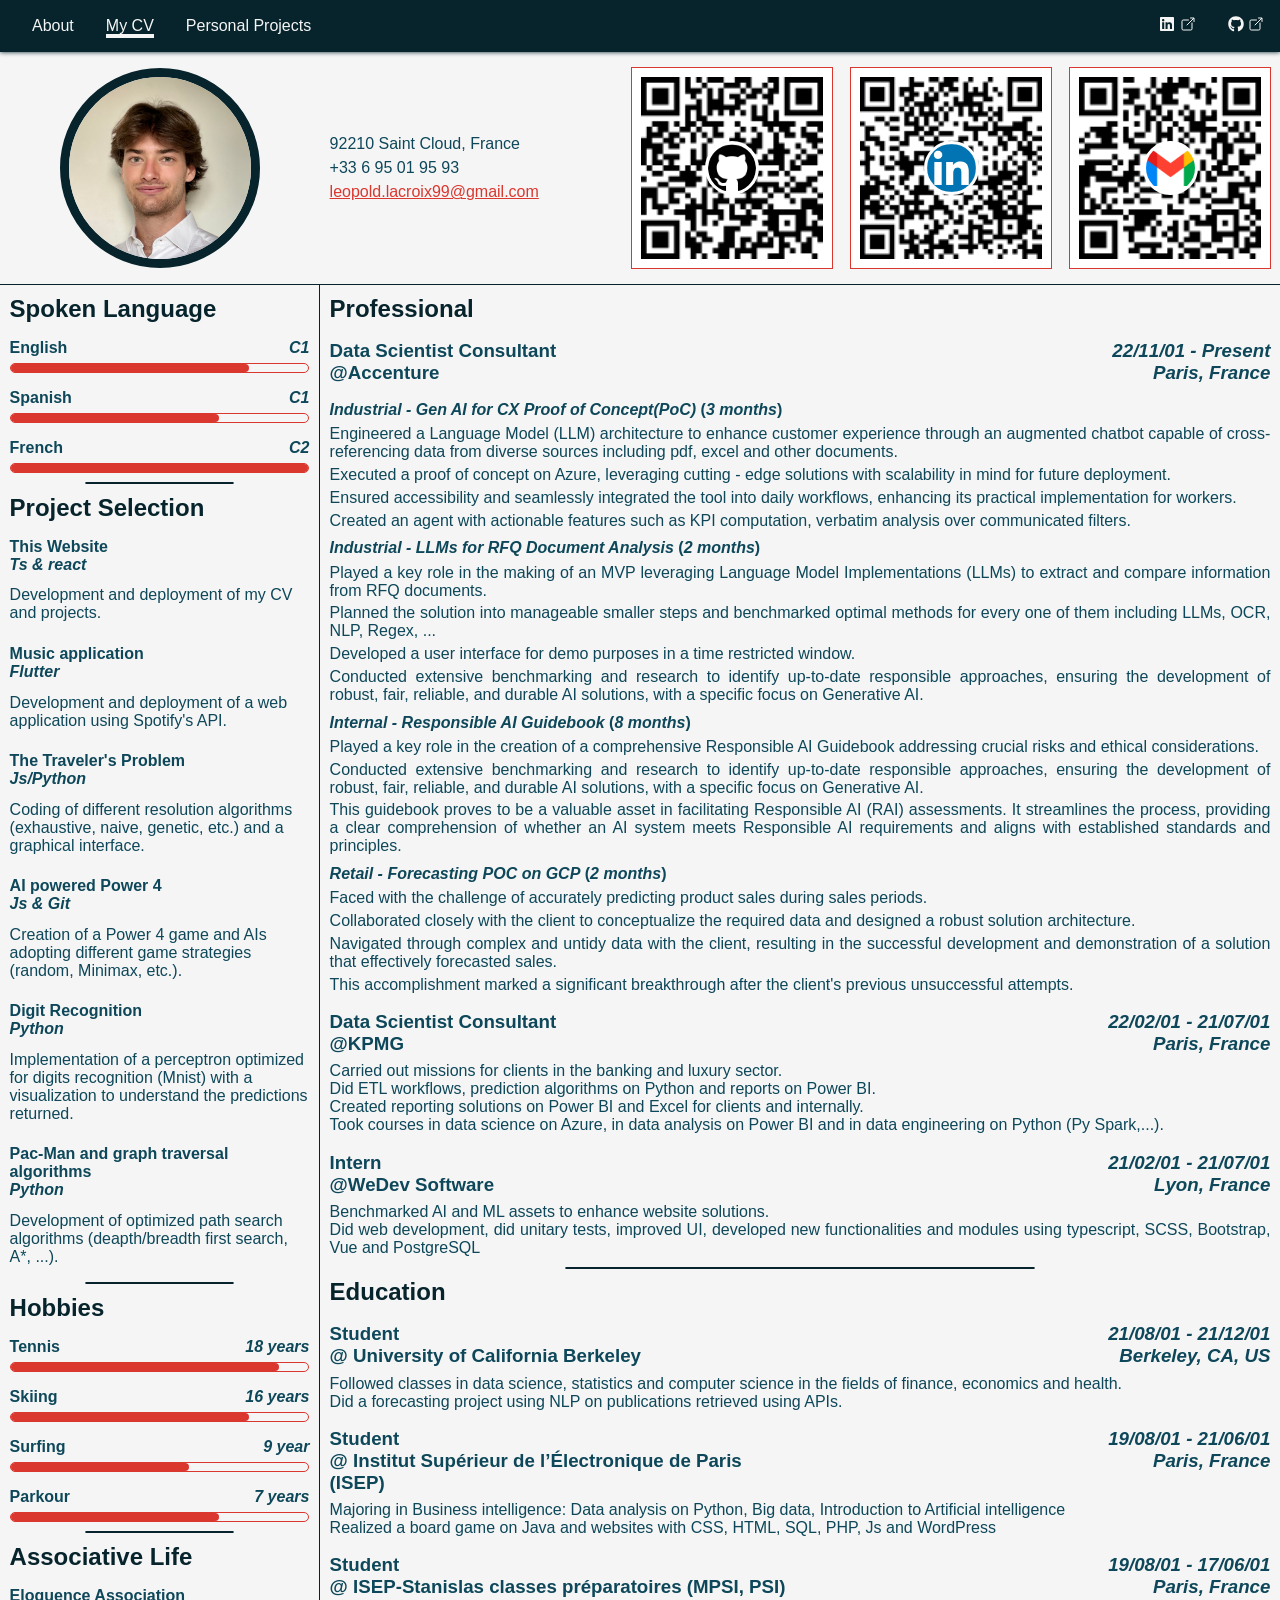
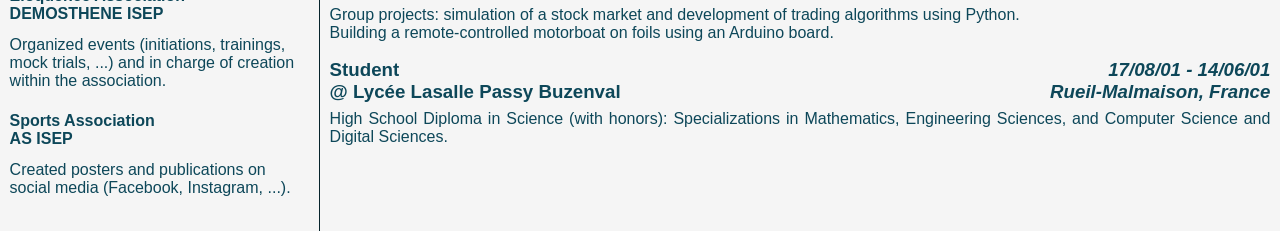
==== index.html @ 48e037c9 "my site update" ====
<!doctype html><html lang="en"><head><meta charset="utf-8"/><link rel="icon" href="/public/favicon.ico"/><meta name="viewport" content="width=device-width,initial-scale=1"/><meta name="Leo's website" content="This is my personal site, you will find my resume and more!"/><title>Léopold Lacroix</title><script defer="defer" src="/static/js/main.19cbd29a.js"></script><link href="/static/css/main.d7397a26.css" rel="stylesheet"></head><body><noscript>You need to enable JavaScript to run this app.</noscript><div id="root"></div></body></html>
---- static/css/main.d7397a26.css ----
*,:after,:before{box-sizing:border-box}body{background-color:#f5f5f5;height:100%;margin:0}h1,h2{color:#07242c;margin:.4em 0}details,h3,h4,h5,h6,p,ul{color:#0d4759;margin:.4em 0}@media(max-width:768px){h1{font-size:6vw}h2{font-size:4.5vw}h3{font-size:3.75vw}button,h4,input,label,p,span,ul{font-size:3vw}h5{font-size:2.25vw}h6{font-size:1.5vw}}a{color:#da372f}*{font-family:sans-serif}button,input{background-color:#da372f;border:.1em solid #da372f;border-radius:1em;color:#f5f5f5;cursor:pointer;margin:.2em;padding-inline:.5em}button:focus-visible,button:hover,input:focus-visible,input:hover{background-color:#f5f5f5;border:.1em solid #da372f;color:#da372f;outline:none}.MyCV_MyCV__kUqVP .MyCV_introductive_informations__T7FJC{align-items:center;border-bottom:.1em solid #07242c;display:grid;grid-template-columns:25% 75%}.MyCV_MyCV__kUqVP .MyCV_introductive_informations__T7FJC .MyCV_personality_picture__CCMJM{border:.6em solid #07242c;border-radius:50%;display:flex;height:20vw;justify-content:center;margin:1em;max-height:200px;max-width:200px;overflow:hidden;place-self:center;width:20vw}.MyCV_MyCV__kUqVP .MyCV_introductive_informations__T7FJC .MyCV_personality_picture__CCMJM img{margin:auto;max-width:100%}.MyCV_MyCV__kUqVP .MyCV_introductive_informations__T7FJC .MyCV_immatricule__0Z0Gu{align-items:center;display:flex;flex-wrap:wrap}.MyCV_MyCV__kUqVP .MyCV_introductive_informations__T7FJC .MyCV_immatricule__0Z0Gu .MyCV_immatricule_written__E6wTd{margin:.6em auto .6em .6em}.MyCV_MyCV__kUqVP .MyCV_introductive_informations__T7FJC .MyCV_immatricule__0Z0Gu .MyCV_qr_codes__yTOfO{display:flex;flex-wrap:wrap}.MyCV_MyCV__kUqVP .MyCV_introductive_informations__T7FJC .MyCV_immatricule__0Z0Gu .MyCV_qr_codes__yTOfO div.MyCV_qr_code__1WPmj{border:.6em solid #fff;height:16vw;margin:.6em;max-height:200px;max-width:200px;outline:1px solid #da372f;position:relative;width:16vw}.MyCV_MyCV__kUqVP .MyCV_introductive_informations__T7FJC .MyCV_immatricule__0Z0Gu .MyCV_qr_codes__yTOfO div.MyCV_qr_code__1WPmj:hover{box-shadow:.2em -.2em 0 #da372f}.MyCV_MyCV__kUqVP .MyCV_introductive_informations__T7FJC .MyCV_immatricule__0Z0Gu .MyCV_qr_codes__yTOfO div.MyCV_qr_code__1WPmj canvas{height:100%!important;width:100%!important}.MyCV_MyCV__kUqVP .MyCV_introductive_informations__T7FJC .MyCV_immatricule__0Z0Gu .MyCV_qr_codes__yTOfO div.MyCV_qr_code__1WPmj img{background-color:#fff;border:.2em solid #fff;border-radius:50%;left:35%;position:absolute;top:35%;width:30%}.MyCV_MyCV__kUqVP .MyCV_experience_content__3oxKC{display:grid;grid-template-columns:25% 75%;justify-content:space-around}.MyCV_MyCV__kUqVP .MyCV_experience_content__3oxKC .MyCV_personality_profile__B4\+pH{align-items:center;background-color:#f5f5f5;border-right:.1em solid #07242c}.MyCV_MyCV__kUqVP .MyCV_experience_content__3oxKC .MyCV_personality_profile__B4\+pH .MyCV_profile_interests__aHaTF{margin:0 .6em}.MyCV_MyCV__kUqVP .MyCV_experience_content__3oxKC .MyCV_personality_profile__B4\+pH .MyCV_profile_interests__aHaTF .MyCV_profile_interest__l0F34{display:flex;flex-direction:column;justify-content:space-around;margin:.6em 0}.MyCV_MyCV__kUqVP .MyCV_experience_content__3oxKC .MyCV_personality_profile__B4\+pH .MyCV_profile_interests__aHaTF .MyCV_profile_interest__l0F34 .MyCV_interest_header__JHGX\+{display:flex;justify-content:space-between}@media(max-width:768px){.MyCV_MyCV__kUqVP .MyCV_experience_content__3oxKC .MyCV_personality_profile__B4\+pH h2{font-size:3.6vw}.MyCV_MyCV__kUqVP .MyCV_experience_content__3oxKC .MyCV_personality_profile__B4\+pH h4,.MyCV_MyCV__kUqVP .MyCV_experience_content__3oxKC .MyCV_personality_profile__B4\+pH p{font-size:2.4vw}}.MyCV_MyCV__kUqVP .MyCV_experience_content__3oxKC .MyCV_work_profile__57XHQ .MyCV_work_experiences__GCCyL{margin:0 .6em}.MyCV_MyCV__kUqVP .MyCV_experience_content__3oxKC .MyCV_work_profile__57XHQ .MyCV_work_experiences__GCCyL .MyCV_work_experience__rq39E{margin:.6em 0}.MyCV_MyCV__kUqVP .MyCV_experience_content__3oxKC .MyCV_work_profile__57XHQ .MyCV_work_experiences__GCCyL .MyCV_work_experience__rq39E header{display:grid;grid-template-columns:50% 50%}.MyCV_MyCV__kUqVP .MyCV_experience_content__3oxKC .MyCV_work_profile__57XHQ .MyCV_work_experiences__GCCyL .MyCV_work_experience__rq39E header h3:last-child{text-align:end}.MyCV_MyCV__kUqVP .MyCV_experience_content__3oxKC .MyCV_work_profile__57XHQ .MyCV_work_experiences__GCCyL .MyCV_work_experience__rq39E ul{list-style:none;margin:0;padding-left:0;text-align:justify}.MyCV_MyCV__kUqVP .MyCV_experience_content__3oxKC .MyCV_work_profile__57XHQ .MyCV_work_experiences__GCCyL .MyCV_work_experience__rq39E .MyCV_work_project__oVZCC{margin-block:.6em}.MyCV_MyCV__kUqVP .MyCV_experience_content__3oxKC .MyCV_work_profile__57XHQ .MyCV_work_experiences__GCCyL .MyCV_work_experience__rq39E .MyCV_work_project__oVZCC li{margin-block:.3em}.MyCV_separator__CusY4{border:.1em solid #07242c;border-radius:.1em;width:50%}progress{-webkit-appearance:none;appearance:none;height:.6em;width:100%}progress::-webkit-progress-bar{background-color:#f5f5f5;border:1px solid #da372f;border-radius:.6em}progress::-webkit-progress-value{background-color:#da372f;border-radius:inherit;-webkit-print-color-adjust:exact;print-color-adjust:exact}.MyCV_progress_out__z8ifD{background-color:#f5f5f5;border:1px solid #da372f;border-radius:.6em;height:.6em}.MyCV_progress_out__z8ifD>.MyCV_progress_in__UmQ-q{background-color:#da372f;border-radius:inherit;height:100%}main.TravelingSalesman_TSP__axE68{padding:8px}main.TravelingSalesman_TSP__axE68 section{display:flex;flex-direction:column;max-width:100vw}@media(max-width:768px){main.TravelingSalesman_TSP__axE68 section{align-items:center}}main.TravelingSalesman_TSP__axE68 details{text-wrap:nowrap;padding-inline:.4em}main.TravelingSalesman_TSP__axE68 aside.TravelingSalesman_stored__d82Bq{display:flex;overflow:scroll;width:100%}main.TravelingSalesman_TSP__axE68 aside.TravelingSalesman_stored__d82Bq::-webkit-scrollbar{height:0;width:0}main.TravelingSalesman_TSP__axE68 div.TravelingSalesman_solvers__pbw-A{display:flex;flex-flow:row wrap;justify-content:center;justify-content:space-around;width:100%}main.TravelingSalesman_TSP__axE68 div.TravelingSalesman_Playground__gX5S6{align-items:center;display:flex;flex-flow:column;max-width:100%}main.TravelingSalesman_TSP__axE68 .TravelingSalesman_sidebar__UneQ\+{display:grid;grid-template-areas:" nohead nohead" " nohead nohead" " header header";grid-template-columns:repeat(2,1fr);max-width:100%;width:600px}main.TravelingSalesman_TSP__axE68 .TravelingSalesman_sidebar__UneQ\+ button{grid-area:header}main.TravelingSalesman_TSP__axE68 .TravelingSalesman_sidebar__UneQ\+>*{place-self:center stretch}main.TravelingSalesman_TSP__axE68 div.TravelingSalesman_TSPState__p-k-m{max-width:100%}main.TravelingSalesman_TSP__axE68 div.TravelingSalesman_TSPState__p-k-m.TravelingSalesman_user__ilBwI{width:600px}main.TravelingSalesman_TSP__axE68 div.TravelingSalesman_TSPState__p-k-m.TravelingSalesman_solver__nPDfE{width:300px}main.TravelingSalesman_TSP__axE68 div.TravelingSalesman_TSPState__p-k-m>svg{border:1px solid #da372f}main.TravelingSalesman_TSP__axE68 div.TravelingSalesman_TSPState__p-k-m ul{overflow:scroll}main.TravelingSalesman_TSP__axE68 div.TravelingSalesman_TSPState__p-k-m ul::-webkit-scrollbar{height:0;width:0}main.TravelingSalesman_TSP__axE68 div.TravelingSalesman_TSPState__p-k-m details{overflow:scroll}main.TravelingSalesman_TSP__axE68 div.TravelingSalesman_TSPState__p-k-m details::-webkit-scrollbar{height:0;width:0}main.TravelingSalesman_TSP__axE68 .TravelingSalesman_TSPStateSVG__j-hms path{stroke:#0d4759;stroke-linejoin:round}main.TravelingSalesman_TSP__axE68 .TravelingSalesman_TSPStateSVG__j-hms path.TravelingSalesman_user__ilBwI{stroke:#da372f}main.TravelingSalesman_TSP__axE68 .TravelingSalesman_TSPStateSVG__j-hms circle{cursor:pointer}main.TravelingSalesman_TSP__axE68 .TravelingSalesman_TSPStateSVG__j-hms circle.TravelingSalesman_active__DO7T3{fill:#da372f}main.TravelingSalesman_TSP__axE68 .TravelingSalesman_TSPStateSVG__j-hms circle.TravelingSalesman_inactive__cx8Lg{fill:#07242c}main.TravelingSalesman_TSP__axE68 .TravelingSalesman_TSPStateSVG__j-hms text{pointer-events:none;-webkit-user-select:none;user-select:none}nav{align-items:center;background-color:#07242c;box-shadow:0 0 .3em #07242c;justify-content:space-between}nav,nav ul{display:flex}nav ul{list-style:none;margin:0;padding-left:1em}nav ul li{margin:1em}nav ul li a{color:#f5f5f5;text-decoration:none}nav ul li a.active{border-bottom:4px solid}
/*# sourceMappingURL=main.d7397a26.css.map*/
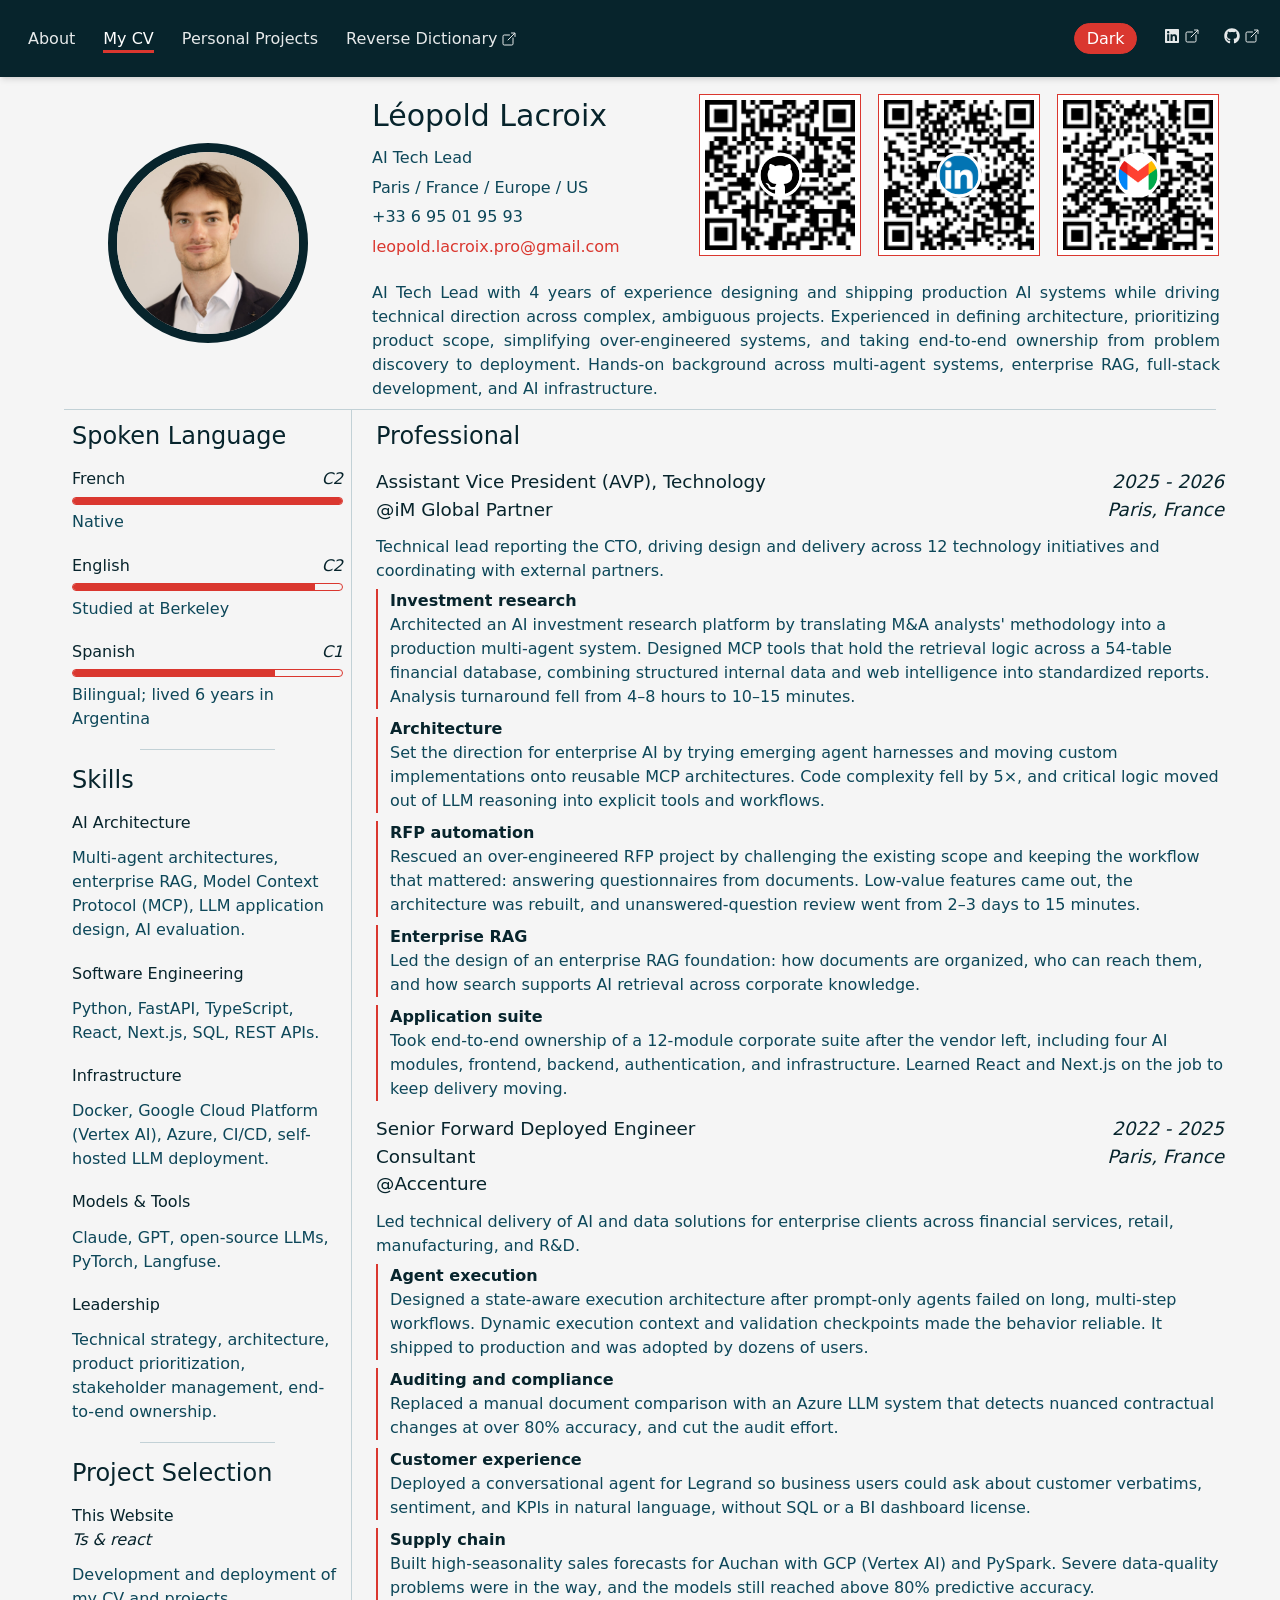
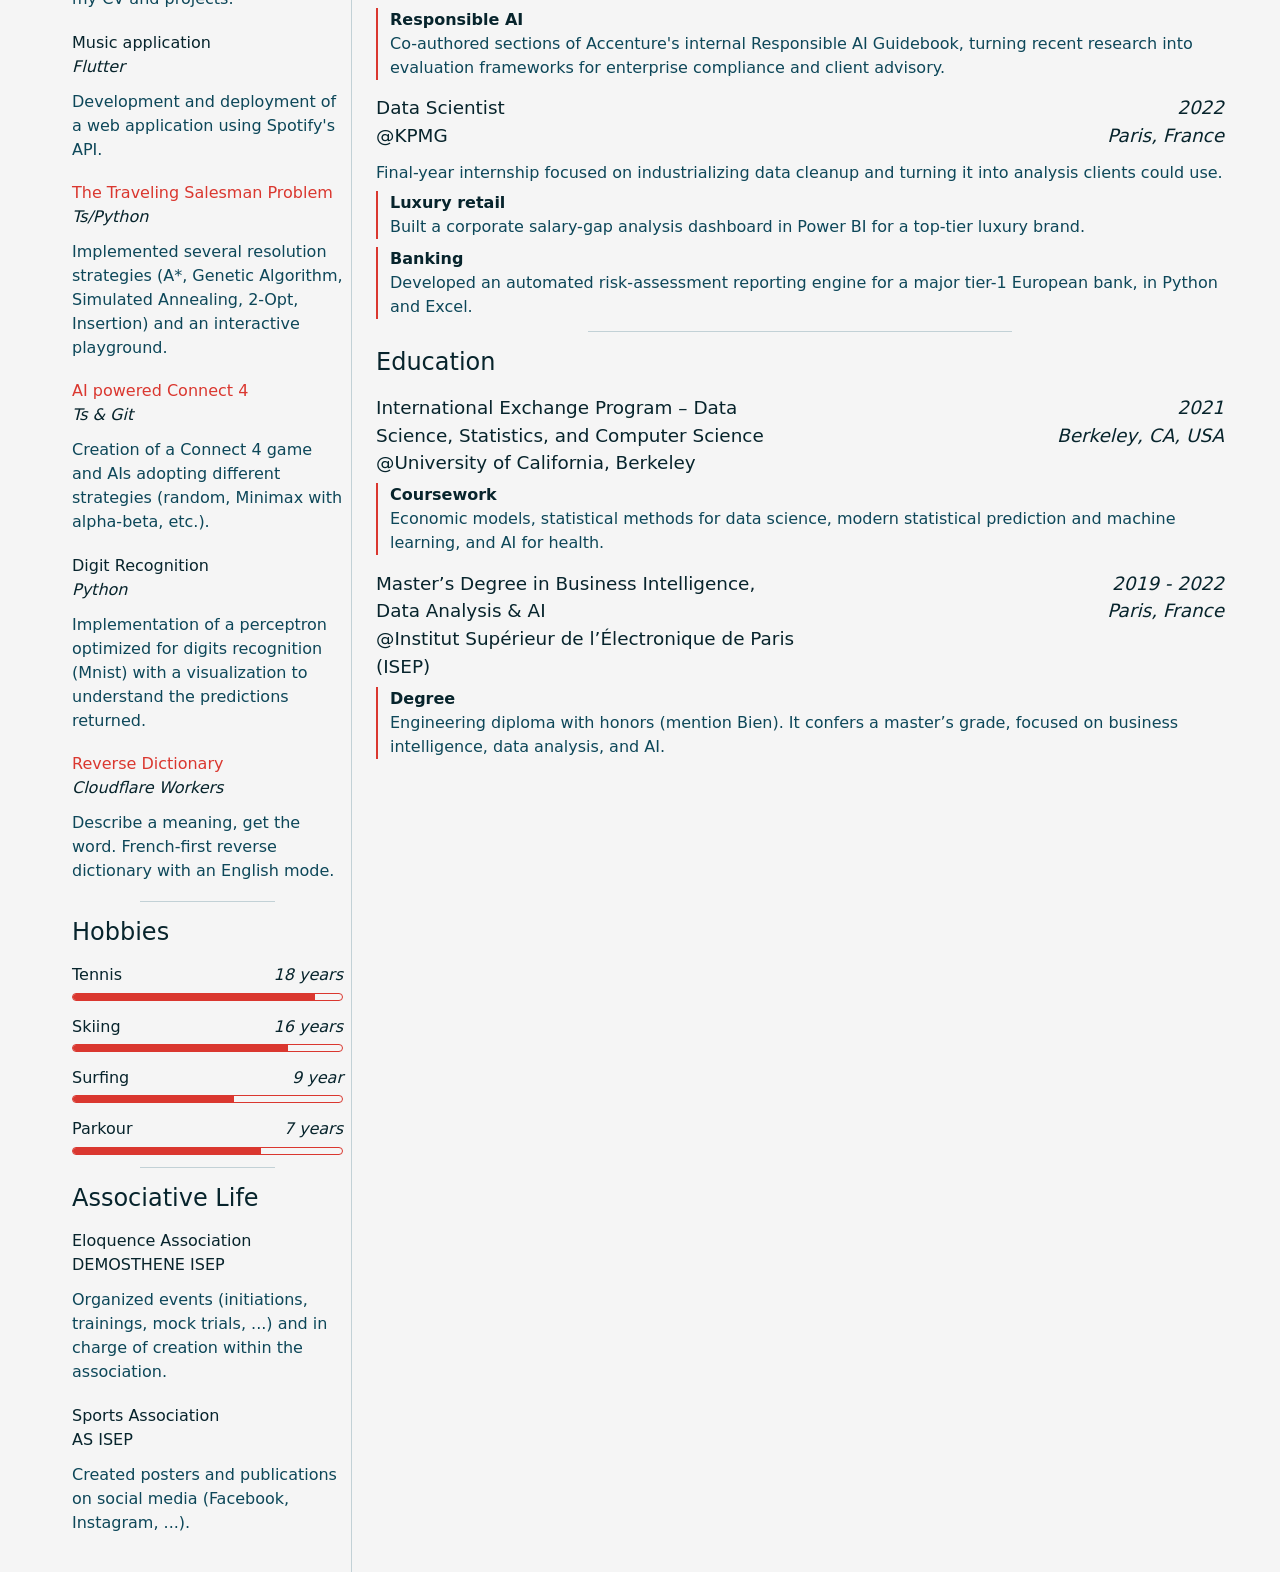
==== commit b2543bf4: "Deploy from leopoldlacroix/my-personal-site@892d86b0ab0541cd7795bf8589505385206d2394" ====
--- a/index.html
+++ b/index.html
@@ -1 +1,31 @@
-<!doctype html><html lang="en"><head><meta charset="utf-8"/><link rel="icon" href="/public/favicon.ico"/><meta name="viewport" content="width=device-width,initial-scale=1"/><meta name="Leo's website" content="This is my personal site, you will find my resume and more!"/><title>Léopold Lacroix</title><script defer="defer" src="/static/js/main.19cbd29a.js"></script><link href="/static/css/main.d7397a26.css" rel="stylesheet"></head><body><noscript>You need to enable JavaScript to run this app.</noscript><div id="root"></div></body></html>+<!DOCTYPE html>
+<html lang="en">
+  <head>
+    <meta charset="UTF-8" />
+    <meta name="viewport" content="width=device-width, initial-scale=1" />
+    <meta
+      name="description"
+      content="Léopold Lacroix — personal site, résumé, and projects."
+    />
+    <title>Léopold Lacroix</title>
+    <script>
+      (function () {
+        try {
+          var stored = localStorage.getItem("theme");
+          var dark =
+            stored === "dark" ||
+            (stored !== "light" &&
+              window.matchMedia("(prefers-color-scheme: dark)").matches);
+          document.documentElement.classList.toggle("dark", dark);
+          document.documentElement.style.colorScheme = dark ? "dark" : "light";
+        } catch (e) {}
+      })();
+    </script>
+    <script type="module" crossorigin src="/assets/index-BTBqeUcF.js"></script>
+    <link rel="stylesheet" crossorigin href="/assets/index-N9XSwKvZ.css">
+  </head>
+  <body>
+    <noscript>You need to enable JavaScript to run this app.</noscript>
+    <div id="root"></div>
+  </body>
+</html>
--- a/assets/index-N9XSwKvZ.css
+++ b/assets/index-N9XSwKvZ.css
@@ -0,0 +1,2 @@
+/*! tailwindcss v4.3.3 | MIT License | https://tailwindcss.com */
+@layer properties{@supports (((-webkit-hyphens:none)) and (not (margin-trim:inline))) or ((-moz-orient:inline) and (not (color:rgb(from red r g b)))){*,:before,:after,::backdrop{--tw-rotate-x:initial;--tw-rotate-y:initial;--tw-rotate-z:initial;--tw-skew-x:initial;--tw-skew-y:initial;--tw-space-y-reverse:0;--tw-border-style:solid;--tw-font-weight:initial;--tw-tracking:initial;--tw-shadow:0 0 #0000;--tw-shadow-color:initial;--tw-shadow-alpha:100%;--tw-inset-shadow:0 0 #0000;--tw-inset-shadow-color:initial;--tw-inset-shadow-alpha:100%;--tw-ring-color:initial;--tw-ring-shadow:0 0 #0000;--tw-inset-ring-color:initial;--tw-inset-ring-shadow:0 0 #0000;--tw-ring-inset:initial;--tw-ring-offset-width:0px;--tw-ring-offset-color:#fff;--tw-ring-offset-shadow:0 0 #0000;--tw-ease:initial;--tw-translate-x:0;--tw-translate-y:0;--tw-translate-z:0}}}@layer theme{:root,:host{--font-sans:ui-sans-serif, system-ui, sans-serif;--font-mono:ui-monospace, SFMono-Regular, Menlo, Monaco, Consolas, "Liberation Mono", "Courier New", monospace;--color-amber-400:oklch(82.8% .189 84.429);--color-black:#000;--color-white:#fff;--spacing:.25rem;--container-3xl:48rem;--container-5xl:64rem;--container-6xl:72rem;--text-sm:.875rem;--text-sm--line-height:calc(1.25 / .875);--text-base:1rem;--text-base--line-height:calc(1.5 / 1);--text-lg:1.125rem;--text-lg--line-height:calc(1.75 / 1.125);--font-weight-semibold:600;--tracking-wide:.025em;--tracking-widest:.1em;--radius-sm:.25rem;--radius-md:.375rem;--radius-xl:.75rem;--radius-2xl:1rem;--ease-in:cubic-bezier(.4, 0, 1, 1);--default-transition-duration:.15s;--default-transition-timing-function:cubic-bezier(.4, 0, .2, 1);--default-font-family:var(--font-sans);--default-mono-font-family:var(--font-mono);--color-paper:#f5f5f5;--color-surface:#fff;--color-ink:#0d4759;--color-ink-strong:#07242c;--color-line:#c2d1d6;--color-accent:#da372f;--color-nav:#07242c}}@layer base{*,:after,:before,::backdrop{box-sizing:border-box;border:0 solid;margin:0;padding:0}::file-selector-button{box-sizing:border-box;border:0 solid;margin:0;padding:0}html,:host{-webkit-text-size-adjust:100%;tab-size:4;line-height:1.5;font-family:var(--default-font-family,-apple-system, BlinkMacSystemFont, "Segoe UI", Roboto, "Helvetica Neue", "Noto Sans", Arial, sans-serif, "Apple Color Emoji", "Segoe UI Emoji", "Segoe UI Symbol", "Noto Color Emoji");font-feature-settings:var(--default-font-feature-settings,normal);font-variation-settings:var(--default-font-variation-settings,normal);-webkit-tap-highlight-color:transparent}hr{height:0;color:inherit;border-top-width:1px}abbr:where([title]){-webkit-text-decoration:underline dotted;text-decoration:underline dotted}h1,h2,h3,h4,h5,h6{font-size:inherit;font-weight:inherit}a{color:inherit;-webkit-text-decoration:inherit;-webkit-text-decoration:inherit;-webkit-text-decoration:inherit;-webkit-text-decoration:inherit;text-decoration:inherit}b,strong{font-weight:bolder}code,kbd,samp,pre{font-family:var(--default-mono-font-family,ui-monospace, SFMono-Regular, Menlo, Monaco, Consolas, "Liberation Mono", "Courier New", monospace);font-feature-settings:var(--default-mono-font-feature-settings,normal);font-variation-settings:var(--default-mono-font-variation-settings,normal);font-size:1em}small{font-size:80%}sub,sup{vertical-align:baseline;font-size:75%;line-height:0;position:relative}sub{bottom:-.25em}sup{top:-.5em}table{text-indent:0;border-color:inherit;border-collapse:collapse}:-moz-focusring:where(:not(iframe)){outline:auto}progress{vertical-align:baseline}summary{display:list-item}ol,ul,menu{list-style:none}img,svg,video,canvas,audio,iframe,embed,object{vertical-align:middle;display:block}img,video{max-width:100%;height:auto}button,input,select,optgroup,textarea{font:inherit;font-feature-settings:inherit;font-variation-settings:inherit;letter-spacing:inherit;color:inherit;opacity:1;background-color:#0000;border-radius:0}::file-selector-button{font:inherit;font-feature-settings:inherit;font-variation-settings:inherit;letter-spacing:inherit;color:inherit;opacity:1;background-color:#0000;border-radius:0}:where(select:is([multiple],[size])) optgroup{font-weight:bolder}:where(select:is([multiple],[size])) optgroup option{padding-inline-start:20px}::file-selector-button{margin-inline-end:4px}::placeholder{opacity:1}@supports (not ((-webkit-appearance:-apple-pay-button))) or (contain-intrinsic-size:1px){::placeholder{color:currentColor}@supports (color:color-mix(in lab, red, red)){::placeholder{color:color-mix(in oklab, currentcolor 50%, transparent)}}}textarea{resize:vertical}::-webkit-search-decoration{-webkit-appearance:none}::-webkit-date-and-time-value{min-height:1lh;text-align:inherit}::-webkit-datetime-edit{display:inline-flex}::-webkit-datetime-edit-fields-wrapper{padding:0}::-webkit-datetime-edit{padding-block:0}::-webkit-datetime-edit-year-field{padding-block:0}::-webkit-datetime-edit-month-field{padding-block:0}::-webkit-datetime-edit-day-field{padding-block:0}::-webkit-datetime-edit-hour-field{padding-block:0}::-webkit-datetime-edit-minute-field{padding-block:0}::-webkit-datetime-edit-second-field{padding-block:0}::-webkit-datetime-edit-millisecond-field{padding-block:0}::-webkit-datetime-edit-meridiem-field{padding-block:0}::-webkit-calendar-picker-indicator{line-height:1}:-moz-ui-invalid{box-shadow:none}button,input:where([type=button],[type=reset],[type=submit]){appearance:button}::file-selector-button{appearance:button}::-webkit-inner-spin-button{height:auto}::-webkit-outer-spin-button{height:auto}[hidden]:where(:not([hidden=until-found])){display:none!important}body{background:var(--color-paper);color:var(--color-ink);font-family:var(--font-sans);margin:0}h1,h2,h3,h4{color:var(--color-ink-strong)}h1{margin:.5rem 0;font-size:1.875rem}h2{margin:.5rem 0;font-size:1.5rem}h3{margin:.4rem 0;font-size:1.15rem}h4,p,ul{margin:.35rem 0}a{color:var(--color-accent)}button{cursor:pointer;border:.1em solid var(--color-accent);background:var(--color-accent);color:#fff;border-radius:999px;margin:.2em;padding:.15em .7em}button:hover,button:focus-visible{color:var(--color-accent);background:0 0;outline:none}select,input[type=number]{border:1px solid var(--color-line);background:var(--color-surface);color:var(--color-ink);border-radius:.4rem;padding:.15em .4em}}@layer components;@layer utilities{.pointer-events-none{pointer-events:none}.visible{visibility:visible}.sr-only{clip-path:inset(50%);white-space:nowrap;border-width:0;width:1px;height:1px;margin:-1px;padding:0;position:absolute;overflow:hidden}.absolute{position:absolute}.relative{position:relative}.static{position:static}.sticky{position:sticky}.inset-0{inset:0}.top-0{top:0}.top-1{top:var(--spacing)}.-left-2{left:calc(var(--spacing) * -2)}.z-10{z-index:10}.order-1{order:1}.order-2{order:2}.m-0{margin:0}.m-2{margin:calc(var(--spacing) * 2)}.m-3{margin:calc(var(--spacing) * 3)}.mx-2{margin-inline:calc(var(--spacing) * 2)}.mx-3{margin-inline:calc(var(--spacing) * 3)}.mx-auto{margin-inline:auto}.my-2{margin-block:calc(var(--spacing) * 2)}.my-3{margin-block:calc(var(--spacing) * 3)}.my-4{margin-block:calc(var(--spacing) * 4)}.mt-1\.5{margin-top:calc(var(--spacing) * 1.5)}.mt-2{margin-top:calc(var(--spacing) * 2)}.mt-3{margin-top:calc(var(--spacing) * 3)}.mt-4{margin-top:calc(var(--spacing) * 4)}.mt-8{margin-top:calc(var(--spacing) * 8)}.mr-auto{margin-right:auto}.mb-1{margin-bottom:var(--spacing)}.mb-2{margin-bottom:calc(var(--spacing) * 2)}.mb-6{margin-bottom:calc(var(--spacing) * 6)}.ml-auto{margin-left:auto}.block{display:block}.contents{display:contents}.flex{display:flex}.grid{display:grid}.hidden{display:none}.inline-block{display:inline-block}.inline-flex{display:inline-flex}.table{display:table}.aspect-square{aspect-ratio:1}.size-\[clamp\(96px\,28vw\,200px\)\]{width:clamp(96px,28vw,200px);height:clamp(96px,28vw,200px)}.size-full{width:100%;height:100%}.h-0\.5{height:calc(var(--spacing) * .5)}.h-2{height:calc(var(--spacing) * 2)}.h-2\.5{height:calc(var(--spacing) * 2.5)}.h-3{height:calc(var(--spacing) * 3)}.h-4{height:calc(var(--spacing) * 4)}.h-6{height:calc(var(--spacing) * 6)}.h-8{height:calc(var(--spacing) * 8)}.h-10{height:calc(var(--spacing) * 10)}.h-12{height:calc(var(--spacing) * 12)}.h-14{height:calc(var(--spacing) * 14)}.h-full{height:100%}.w-1\.5{width:calc(var(--spacing) * 1.5)}.w-1\/2{width:50%}.w-2{width:calc(var(--spacing) * 2)}.w-2\.5{width:calc(var(--spacing) * 2.5)}.w-3{width:calc(var(--spacing) * 3)}.w-4{width:calc(var(--spacing) * 4)}.w-6{width:calc(var(--spacing) * 6)}.w-8{width:calc(var(--spacing) * 8)}.w-10{width:calc(var(--spacing) * 10)}.w-16{width:calc(var(--spacing) * 16)}.w-44{width:calc(var(--spacing) * 44)}.w-full{width:100%}.w-px{width:1px}.max-w-3xl{max-width:var(--container-3xl)}.max-w-5xl{max-width:var(--container-5xl)}.max-w-6xl{max-width:var(--container-6xl)}.max-w-\[520px\]{max-width:520px}.min-w-0{min-width:0}.flex-1{flex:1}.shrink-0{flex-shrink:0}.transform{transform:var(--tw-rotate-x,) var(--tw-rotate-y,) var(--tw-rotate-z,) var(--tw-skew-x,) var(--tw-skew-y,)}.cursor-crosshair{cursor:crosshair}.cursor-grab{cursor:grab}.cursor-pointer{cursor:pointer}.touch-none{touch-action:none}.list-none{list-style-type:none}.grid-cols-1{grid-template-columns:repeat(1,minmax(0,1fr))}.flex-col{flex-direction:column}.flex-wrap{flex-wrap:wrap}.items-baseline{align-items:baseline}.items-center{align-items:center}.items-end{align-items:flex-end}.items-start{align-items:flex-start}.justify-between{justify-content:space-between}.justify-center{justify-content:center}.justify-end{justify-content:flex-end}.gap-1{gap:var(--spacing)}.gap-1\.5{gap:calc(var(--spacing) * 1.5)}.gap-2{gap:calc(var(--spacing) * 2)}.gap-3{gap:calc(var(--spacing) * 3)}.gap-4{gap:calc(var(--spacing) * 4)}.gap-6{gap:calc(var(--spacing) * 6)}:where(.space-y-2>:not(:last-child)){--tw-space-y-reverse:0;margin-block-start:calc(calc(var(--spacing) * 2) * var(--tw-space-y-reverse));margin-block-end:calc(calc(var(--spacing) * 2) * calc(1 - var(--tw-space-y-reverse)))}.gap-x-3{column-gap:calc(var(--spacing) * 3)}.overflow-hidden{overflow:hidden}.rounded-2xl{border-radius:var(--radius-2xl)}.rounded-\[2rem\]{border-radius:2rem}.rounded-full{border-radius:2147483647px}.rounded-md{border-radius:var(--radius-md)}.rounded-sm{border-radius:var(--radius-sm)}.rounded-xl{border-radius:var(--radius-xl)}.border{border-style:var(--tw-border-style);border-width:1px}.border-\[0\.25em\]{border-style:var(--tw-border-style);border-width:.25em}.border-t{border-top-style:var(--tw-border-style);border-top-width:1px}.border-b{border-bottom-style:var(--tw-border-style);border-bottom-width:1px}.border-b-\[3px\]{border-bottom-style:var(--tw-border-style);border-bottom-width:3px}.border-l-2{border-left-style:var(--tw-border-style);border-left-width:2px}.border-dashed{--tw-border-style:dashed;border-style:dashed}.border-accent{border-color:var(--color-accent)}.border-ink{border-color:var(--color-ink)}.border-ink-strong{border-color:var(--color-ink-strong)}.border-line{border-color:var(--color-line)}.border-white\/10{border-color:#ffffff1a}@supports (color:color-mix(in lab, red, red)){.border-white\/10{border-color:color-mix(in oklab, var(--color-white) 10%, transparent)}}.bg-\[\#0b63b8\]{background-color:#0b63b8}.bg-\[\#00FF00\]{background-color:#0f0}.bg-\[\#0000FF\]{background-color:#00f}.bg-\[\#083e73\]{background-color:#083e73}.bg-\[\#FF0000\]{background-color:red}.bg-accent{background-color:var(--color-accent)}.bg-amber-400{background-color:var(--color-amber-400)}.bg-black{background-color:var(--color-black)}.bg-ink{background-color:var(--color-ink)}.bg-ink\/50{background-color:#0d475980}@supports (color:color-mix(in lab, red, red)){.bg-ink\/50{background-color:color-mix(in oklab, var(--color-ink) 50%, transparent)}}.bg-ink\/55{background-color:#0d47598c}@supports (color:color-mix(in lab, red, red)){.bg-ink\/55{background-color:color-mix(in oklab, var(--color-ink) 55%, transparent)}}.bg-line{background-color:var(--color-line)}.bg-nav{background-color:var(--color-nav)}.bg-paper{background-color:var(--color-paper)}.bg-surface{background-color:var(--color-surface)}.bg-transparent{background-color:#0000}.bg-white{background-color:var(--color-white)}.object-cover{object-fit:cover}.object-\[center_20\%\]{object-position:center 20%}.p-0{padding:0}.p-2{padding:calc(var(--spacing) * 2)}.p-3{padding:calc(var(--spacing) * 3)}.p-4{padding:calc(var(--spacing) * 4)}.px-1{padding-inline:var(--spacing)}.px-2{padding-inline:calc(var(--spacing) * 2)}.px-3{padding-inline:calc(var(--spacing) * 3)}.px-4{padding-inline:calc(var(--spacing) * 4)}.py-1{padding-block:var(--spacing)}.py-2{padding-block:calc(var(--spacing) * 2)}.py-3{padding-block:calc(var(--spacing) * 3)}.py-8{padding-block:calc(var(--spacing) * 8)}.py-10{padding-block:calc(var(--spacing) * 10)}.py-16{padding-block:calc(var(--spacing) * 16)}.pb-0\.5{padding-bottom:calc(var(--spacing) * .5)}.pl-2{padding-left:calc(var(--spacing) * 2)}.pl-3{padding-left:calc(var(--spacing) * 3)}.text-center{text-align:center}.text-justify{text-align:justify}.align-\[-0\.125em\]{vertical-align:-.125em}.text-base{font-size:var(--text-base);line-height:var(--tw-leading,var(--text-base--line-height))}.text-lg{font-size:var(--text-lg);line-height:var(--tw-leading,var(--text-lg--line-height))}.text-sm{font-size:var(--text-sm);line-height:var(--tw-leading,var(--text-sm--line-height))}.text-\[10px\]{font-size:10px}.font-semibold{--tw-font-weight:var(--font-weight-semibold);font-weight:var(--font-weight-semibold)}.tracking-wide{--tw-tracking:var(--tracking-wide);letter-spacing:var(--tracking-wide)}.tracking-widest{--tw-tracking:var(--tracking-widest);letter-spacing:var(--tracking-widest)}.whitespace-nowrap{white-space:nowrap}.text-accent{color:var(--color-accent)}.text-inherit{color:inherit}.text-ink{color:var(--color-ink)}.text-ink-strong{color:var(--color-ink-strong)}.text-white{color:var(--color-white)}.uppercase{text-transform:uppercase}.italic{font-style:italic}.no-underline{text-decoration-line:none}.opacity-25{opacity:.25}.opacity-90{opacity:.9}.opacity-100{opacity:1}.shadow-\[inset_0_-4px_0_rgba\(0\,0\,0\,0\.15\)\]{--tw-shadow:inset 0 -4px 0 var(--tw-shadow-color,#00000026);box-shadow:var(--tw-inset-shadow), var(--tw-inset-ring-shadow), var(--tw-ring-offset-shadow), var(--tw-ring-shadow), var(--tw-shadow)}.shadow-\[inset_0_-4px_0_rgba\(0\,0\,0\,0\.18\)\]{--tw-shadow:inset 0 -4px 0 var(--tw-shadow-color,#0000002e);box-shadow:var(--tw-inset-shadow), var(--tw-inset-ring-shadow), var(--tw-ring-offset-shadow), var(--tw-ring-shadow), var(--tw-shadow)}.shadow-\[inset_0_0_0_6px_\#fbbf24\]{--tw-shadow:inset 0 0 0 6px var(--tw-shadow-color,#fbbf24);box-shadow:var(--tw-inset-shadow), var(--tw-inset-ring-shadow), var(--tw-ring-offset-shadow), var(--tw-ring-shadow), var(--tw-shadow)}.shadow-\[inset_0_0_0_6px_var\(--color-accent\)\]{--tw-shadow:inset 0 0 0 6px var(--tw-shadow-color,var(--color-accent));box-shadow:var(--tw-inset-shadow), var(--tw-inset-ring-shadow), var(--tw-ring-offset-shadow), var(--tw-ring-shadow), var(--tw-shadow)}.shadow-\[inset_0_3px_5px_rgba\(0\,0\,0\,0\.45\)\]{--tw-shadow:inset 0 3px 5px var(--tw-shadow-color,#00000073);box-shadow:var(--tw-inset-shadow), var(--tw-inset-ring-shadow), var(--tw-ring-offset-shadow), var(--tw-ring-shadow), var(--tw-shadow)}.shadow-md{--tw-shadow:0 4px 6px -1px var(--tw-shadow-color,#0000001a), 0 2px 4px -2px var(--tw-shadow-color,#0000001a);box-shadow:var(--tw-inset-shadow), var(--tw-inset-ring-shadow), var(--tw-ring-offset-shadow), var(--tw-ring-shadow), var(--tw-shadow)}.shadow-xl{--tw-shadow:0 20px 25px -5px var(--tw-shadow-color,#0000001a), 0 8px 10px -6px var(--tw-shadow-color,#0000001a);box-shadow:var(--tw-inset-shadow), var(--tw-inset-ring-shadow), var(--tw-ring-offset-shadow), var(--tw-ring-shadow), var(--tw-shadow)}.ring,.ring-1{--tw-ring-shadow:var(--tw-ring-inset,) 0 0 0 calc(1px + var(--tw-ring-offset-width)) var(--tw-ring-color,currentcolor);box-shadow:var(--tw-inset-shadow), var(--tw-inset-ring-shadow), var(--tw-ring-offset-shadow), var(--tw-ring-shadow), var(--tw-shadow)}.ring-2{--tw-ring-shadow:var(--tw-ring-inset,) 0 0 0 calc(2px + var(--tw-ring-offset-width)) var(--tw-ring-color,currentcolor);box-shadow:var(--tw-inset-shadow), var(--tw-inset-ring-shadow), var(--tw-ring-offset-shadow), var(--tw-ring-shadow), var(--tw-shadow)}.ring-accent{--tw-ring-color:var(--color-accent)}.ring-line{--tw-ring-color:var(--color-line)}.transition{transition-property:color,background-color,border-color,outline-color,text-decoration-color,fill,stroke,--tw-gradient-from,--tw-gradient-via,--tw-gradient-to,opacity,box-shadow,transform,translate,scale,rotate,filter,-webkit-backdrop-filter,backdrop-filter,display,content-visibility,overlay,pointer-events;transition-timing-function:var(--tw-ease,var(--default-transition-timing-function));transition-duration:var(--tw-duration,var(--default-transition-duration))}.ease-in{--tw-ease:var(--ease-in);transition-timing-function:var(--ease-in)}@media (hover:hover){.hover\:-translate-y-0\.5:hover{--tw-translate-y:calc(var(--spacing) * -.5);translate:var(--tw-translate-x) var(--tw-translate-y)}.hover\:border-accent:hover{border-color:var(--color-accent)}.hover\:bg-\[\#084e92\]:hover{background-color:#084e92}.hover\:opacity-90:hover{opacity:.9}.hover\:opacity-100:hover{opacity:1}.hover\:shadow-lg:hover{--tw-shadow:0 10px 15px -3px var(--tw-shadow-color,#0000001a), 0 4px 6px -4px var(--tw-shadow-color,#0000001a);box-shadow:var(--tw-inset-shadow), var(--tw-inset-ring-shadow), var(--tw-ring-offset-shadow), var(--tw-ring-shadow), var(--tw-shadow)}}.focus-visible\:outline-none:focus-visible{--tw-outline-style:none;outline-style:none}@media (width>=40rem){.sm\:block{display:block}.sm\:grid-cols-2{grid-template-columns:repeat(2,minmax(0,1fr))}.sm\:flex-row{flex-direction:row}.sm\:items-center{align-items:center}.sm\:gap-3{gap:calc(var(--spacing) * 3)}.sm\:border-\[0\.4em\]{border-style:var(--tw-border-style);border-width:.4em}.sm\:text-end{text-align:end}}@media (width>=48rem){.md\:order-1{order:1}.md\:order-2{order:2}.md\:flex{display:flex}.md\:hidden{display:none}.md\:grid-cols-\[25\%_75\%\]{grid-template-columns:25% 75%}.md\:border-\[0\.6em\]{border-style:var(--tw-border-style);border-width:.6em}.md\:border-r{border-right-style:var(--tw-border-style);border-right-width:1px}.md\:border-line{border-color:var(--color-line)}}@media (width>=64rem){.lg\:grid-cols-3{grid-template-columns:repeat(3,minmax(0,1fr))}}.\[\&_h3\]\:my-1 h3{margin-block:var(--spacing)}.\[\&_p\]\:m-0 p{margin:0}}.dark{--color-paper:#16181d;--color-surface:#1e2229;--color-ink:#c0c7ce;--color-ink-strong:#f3f5f7;--color-line:#40474f;--color-nav:#1a1d23;--lightningcss-light: ;--lightningcss-dark:initial;color-scheme:dark}html{--lightningcss-light:initial;--lightningcss-dark: ;color-scheme:light}.tooltip{border:1px solid var(--color-accent);background:var(--color-ink);max-width:50vw;color:var(--color-paper);text-align:justify;flex-direction:column;display:flex}.tooltip a{color:var(--color-accent);text-decoration:underline}.tooltipArrow{background:var(--color-accent)}.qr-code{outline:1px solid var(--color-accent);border:clamp(.15rem,.6vw,.35rem) solid #fff;width:clamp(72px,22vw,160px);height:clamp(72px,22vw,160px);margin:.6em;position:relative}.qr-code:hover{box-shadow:.2em -.2em 0 var(--color-accent)}.qr-code canvas{width:100%!important;height:100%!important}@keyframes c4-confetti{0%{opacity:1;transform:translateY(-8px)rotate(0)}to{transform:translate3d(var(--c4-drift,0px), 70vh, 0) rotate(240deg);opacity:0}}@media (prefers-reduced-motion:reduce){.c4-confetti-piece{opacity:0;animation:none}}.qr-code img{background:#fff;border:clamp(.1rem,.5vw,.2rem) solid #fff;border-radius:999px;width:30%;position:absolute;top:50%;left:50%;translate:-50% -50%}@property --tw-rotate-x{syntax:"*";inherits:false}@property --tw-rotate-y{syntax:"*";inherits:false}@property --tw-rotate-z{syntax:"*";inherits:false}@property --tw-skew-x{syntax:"*";inherits:false}@property --tw-skew-y{syntax:"*";inherits:false}@property --tw-space-y-reverse{syntax:"*";inherits:false;initial-value:0}@property --tw-border-style{syntax:"*";inherits:false;initial-value:solid}@property --tw-font-weight{syntax:"*";inherits:false}@property --tw-tracking{syntax:"*";inherits:false}@property --tw-shadow{syntax:"*";inherits:false;initial-value:0 0 #0000}@property --tw-shadow-color{syntax:"*";inherits:false}@property --tw-shadow-alpha{syntax:"<percentage>";inherits:false;initial-value:100%}@property --tw-inset-shadow{syntax:"*";inherits:false;initial-value:0 0 #0000}@property --tw-inset-shadow-color{syntax:"*";inherits:false}@property --tw-inset-shadow-alpha{syntax:"<percentage>";inherits:false;initial-value:100%}@property --tw-ring-color{syntax:"*";inherits:false}@property --tw-ring-shadow{syntax:"*";inherits:false;initial-value:0 0 #0000}@property --tw-inset-ring-color{syntax:"*";inherits:false}@property --tw-inset-ring-shadow{syntax:"*";inherits:false;initial-value:0 0 #0000}@property --tw-ring-inset{syntax:"*";inherits:false}@property --tw-ring-offset-width{syntax:"<length>";inherits:false;initial-value:0}@property --tw-ring-offset-color{syntax:"*";inherits:false;initial-value:#fff}@property --tw-ring-offset-shadow{syntax:"*";inherits:false;initial-value:0 0 #0000}@property --tw-ease{syntax:"*";inherits:false}@property --tw-translate-x{syntax:"*";inherits:false;initial-value:0}@property --tw-translate-y{syntax:"*";inherits:false;initial-value:0}@property --tw-translate-z{syntax:"*";inherits:false;initial-value:0}._TSP_mqm8w_1{max-width:1100px;margin:0 auto;padding:1.25rem 1rem 2.5rem}._intro_mqm8w_7{max-width:42rem}._TSP_mqm8w_1 section{flex-direction:column;max-width:100%;display:flex}._routeDetails_mqm8w_17>summary{cursor:pointer;align-items:center;list-style:none;display:flex}._routeDetails_mqm8w_17>summary::-webkit-details-marker{display:none}._disclosure_mqm8w_28{flex:none;width:.8em}._disclosure_mqm8w_28:before{content:"▸"}._routeDetails_mqm8w_17[open]>summary ._disclosure_mqm8w_28:before{content:"▾"}._solverTitle_mqm8w_41{text-wrap:nowrap;flex:none;align-items:center;gap:.35rem;min-width:max-content;display:inline-flex}._infoButton_mqm8w_50{align-items:center;line-height:0;display:inline-flex}._distance_mqm8w_56{color:var(--color-ink);font-variant-numeric:tabular-nums;font-size:.85rem;font-weight:600}._blurb_mqm8w_63{color:var(--color-ink);margin:.15rem 0 .45rem;font-size:.92rem}._stored_mqm8w_69{scrollbar-width:none;flex-wrap:nowrap;align-items:flex-start;gap:.75rem;width:100%;padding-bottom:.4rem;display:flex;overflow-x:auto}._stored_mqm8w_69::-webkit-scrollbar{width:0;height:0;display:none}._stored_mqm8w_69>._routeDetails_mqm8w_17{flex:none}._place1_mqm8w_90{color:#daa520}._place2_mqm8w_94{color:silver}._place3_mqm8w_98{color:#cd7f32}._solvers_mqm8w_102{grid-template-columns:repeat(auto-fit,minmax(280px,1fr));gap:1rem;display:grid}._sidebar_mqm8w_108{flex-wrap:wrap;align-items:flex-end;gap:.75rem 1rem;width:min(640px,100%);display:flex}._settings_mqm8w_116{flex-wrap:wrap;align-items:flex-end;gap:.75rem 1.25rem;margin-top:.8rem;display:flex}._settings_mqm8w_116 label,._sidebar_mqm8w_108 label{flex-direction:column;gap:.2rem;font-size:.9rem;display:flex}._quietButton_mqm8w_132{border-color:var(--color-line);color:var(--color-ink-strong);background:0 0;margin:.35rem 0 .6rem}._playgroundActions_mqm8w_139{flex-wrap:wrap;align-items:center;gap:.5rem;margin-bottom:.6rem;display:flex}._playgroundActions_mqm8w_139 ._quietButton_mqm8w_132{margin:0}._TSPState_mqm8w_151{border:1px solid var(--color-line);background:var(--color-surface);border-radius:.7rem;min-width:0;padding:.7rem .75rem .8rem}._TSPState_mqm8w_151 ._routeDetails_mqm8w_17{overflow:visible}._TSPStateSVG_mqm8w_163{border:1px solid var(--color-line);background:var(--color-paper);border-radius:.45rem;width:100%;display:block}._TSPStateSVG_mqm8w_163 ul{overflow:scroll}._TSPStateSVG_mqm8w_163 ul::-webkit-scrollbar{width:0;height:0}._TSPStateSVG_mqm8w_163 path{stroke:var(--color-ink);stroke-linejoin:round}._TSPStateSVG_mqm8w_163 path._guessNet_mqm8w_185{stroke:var(--color-accent);stroke-dasharray:.004 .012;stroke-linecap:round;stroke-width:.008px}._TSPStateSVG_mqm8w_163 circle{fill:var(--color-ink)}._TSPStateSVG_mqm8w_163 circle+text{fill:var(--color-paper);font-style:normal}._TSPStateSVG_mqm8w_163 text{color:var(--color-ink-strong);pointer-events:none;-webkit-user-select:none;user-select:none;font-style:italic}._user_mqm8w_208{flex-flow:column;align-items:center;max-width:100%;display:flex}._user_mqm8w_208>._TSPState_mqm8w_151{width:min(640px,100%)}._user_mqm8w_208 ._TSPStateSVG_mqm8w_163 path{stroke:var(--color-accent)}._user_mqm8w_208 ._TSPStateSVG_mqm8w_163 circle{cursor:pointer;fill:var(--color-ink-strong)}._user_mqm8w_208 ._TSPStateSVG_mqm8w_163 circle._inPath_mqm8w_228{fill:var(--color-accent)}._user_mqm8w_208 ._TSPStateSVG_mqm8w_163 circle._endTown_mqm8w_232{stroke:var(--color-paper);stroke-width:.006px}._user_mqm8w_208 ._TSPStateSVG_mqm8w_163 circle._hitTarget_mqm8w_237{fill:#0000;stroke:none;cursor:pointer}@media (width<=768px){._TSP_mqm8w_1 section{align-items:center}}
